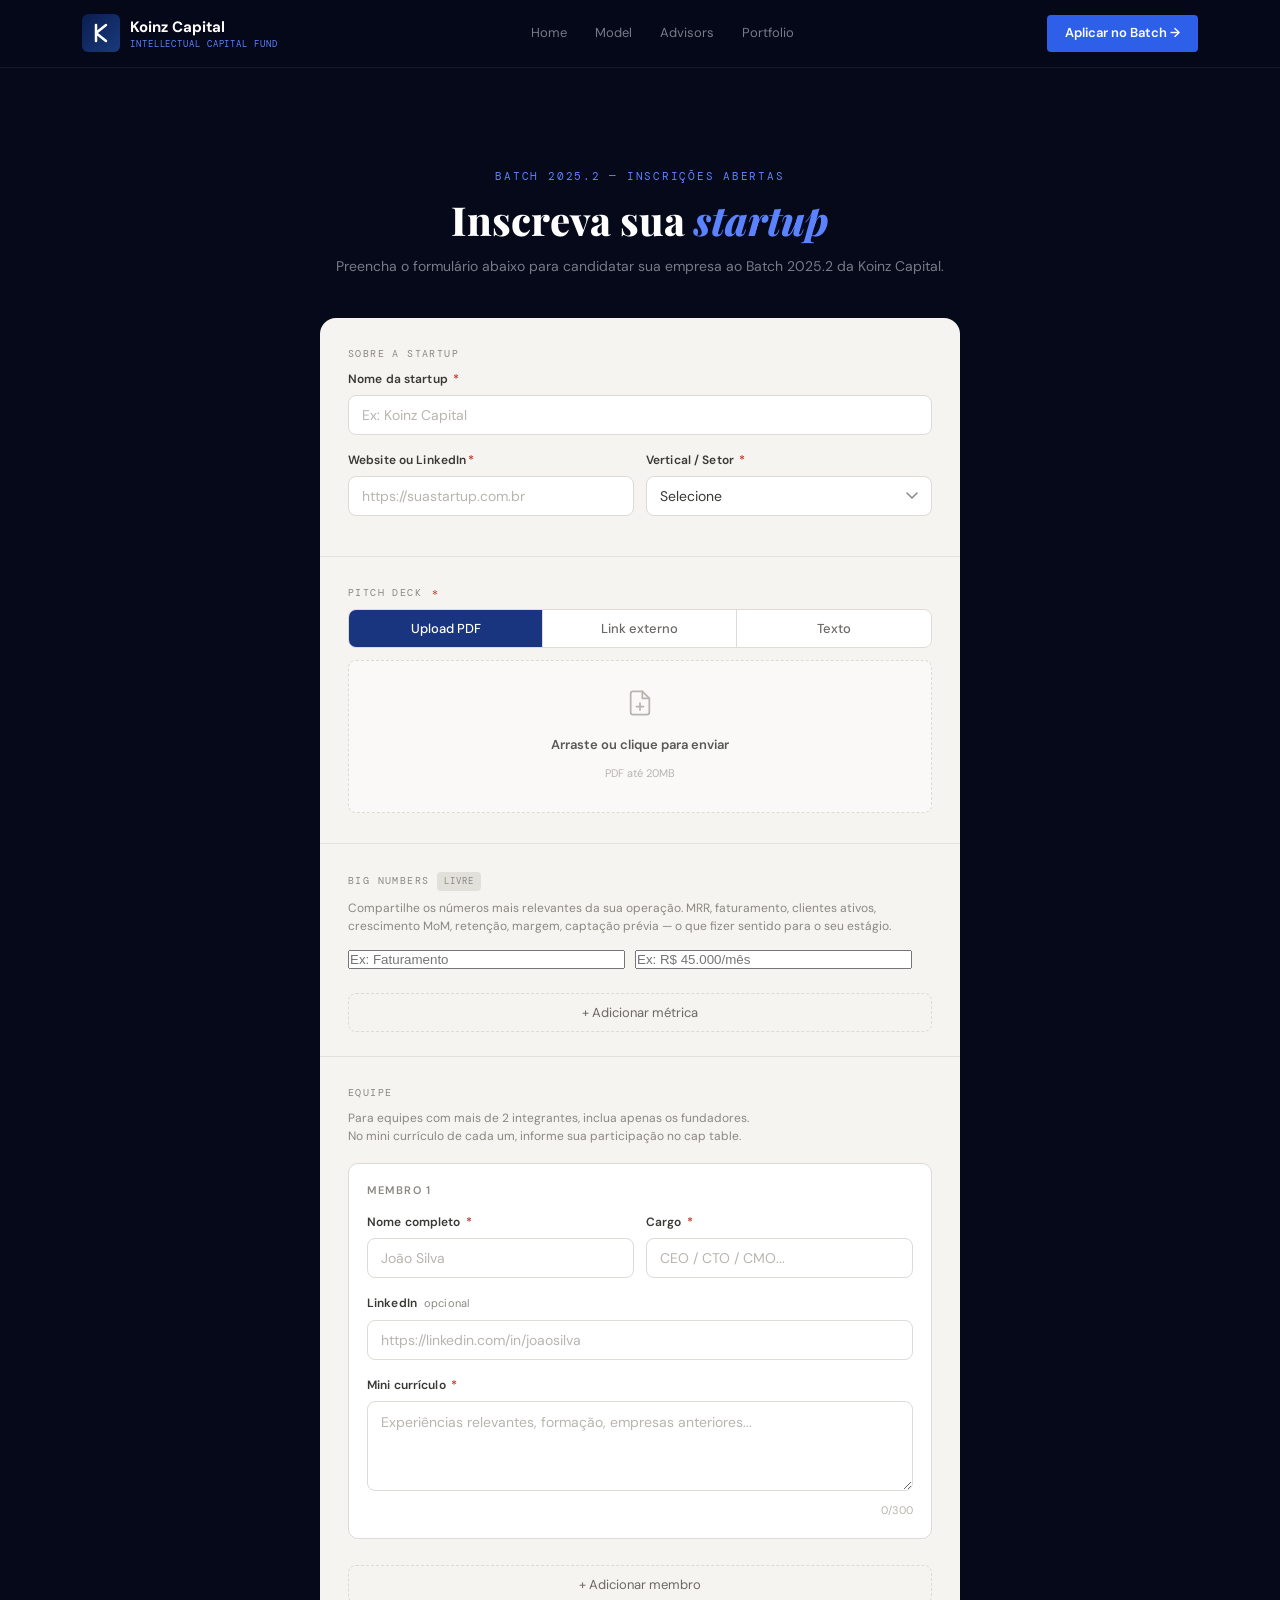
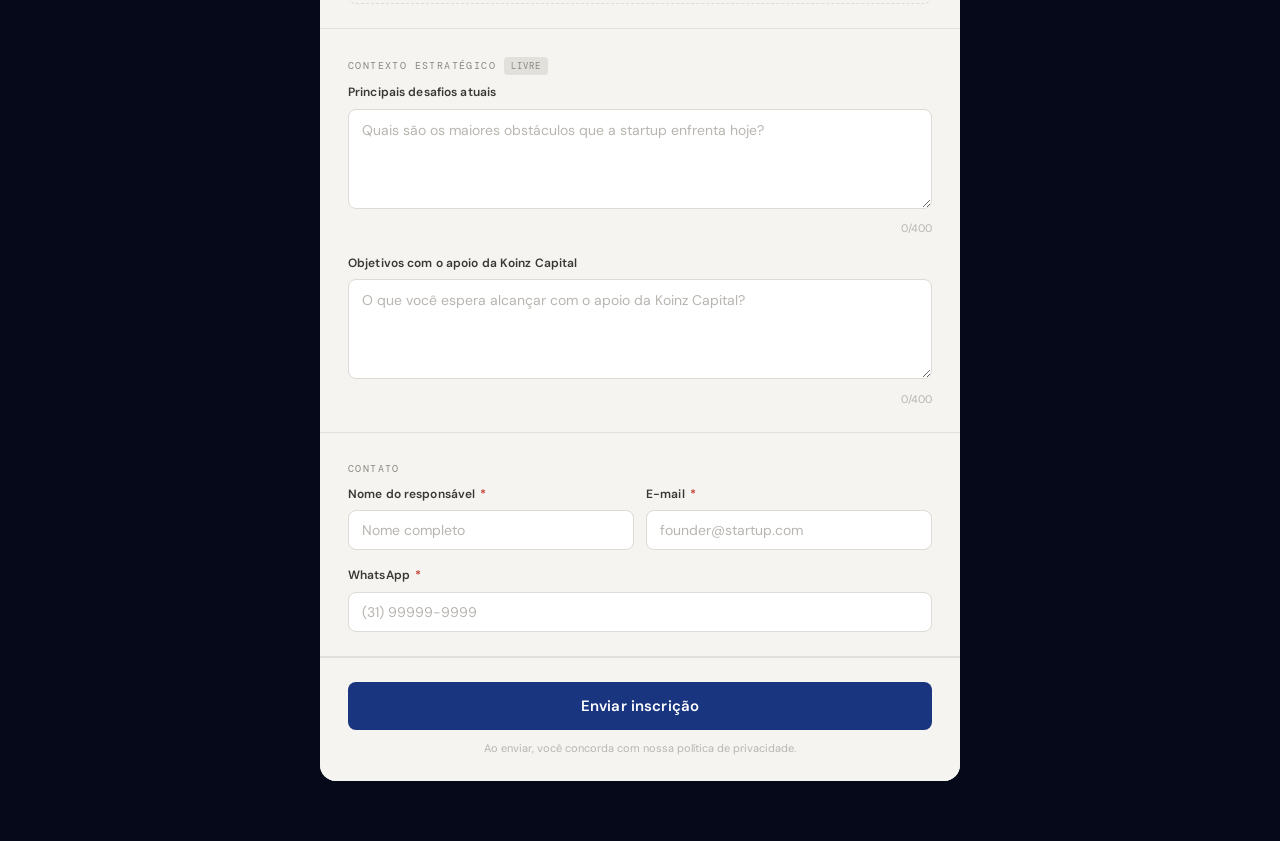
==== apply.html @ cb3eb32a "LandingPKoinzCapital" ====
<!DOCTYPE html>
<html lang="pt-BR">
<head>
  <meta charset="UTF-8" />
  <meta name="viewport" content="width=device-width, initial-scale=1.0" />
  <title>Aplicar no Batch — Koinz Capital</title>
  <link rel="preconnect" href="https://fonts.googleapis.com" />
  <link rel="preconnect" href="https://fonts.gstatic.com" crossorigin />
  <link href="https://fonts.googleapis.com/css2?family=Playfair+Display:ital,wght@0,700;0,800;1,700;1,800&family=DM+Sans:wght@300;400;500;600&family=DM+Mono:wght@400;500&display=swap" rel="stylesheet" />
  <link rel="stylesheet" href="style.css" />
  <style>
    /* ── Page Layout ── */
    .apply-page {
      min-height: 100vh;
      padding: 100px 1rem 60px;
      background: var(--navy);
    }
    .apply-wrapper {
      max-width: 640px;
      margin: 0 auto;
    }
    .apply-header {
      text-align: center;
      margin-bottom: 2.5rem;
    }
    .apply-header h1 {
      font-family: var(--font-display);
      font-size: clamp(28px, 4vw, 40px);
      font-weight: 800;
      color: #fff;
      line-height: 1.15;
      margin-bottom: 0.75rem;
    }
    .apply-header h1 em { font-style: italic; color: var(--accent2); }
    .apply-header p {
      font-size: 14px;
      color: var(--muted);
    }

    /* ── Form Card ── */
    .form-card {
      background: #f5f4f0;
      border-radius: 16px;
      overflow: hidden;
    }

    /* ── Section Block ── */
    .form-section {
      padding: 28px 28px 24px;
      border-bottom: 1px solid #e2e0da;
    }
    .form-section:last-child { border-bottom: none; }

    .section-label {
      font-family: var(--font-mono);
      font-size: 10px;
      letter-spacing: 0.14em;
      text-transform: uppercase;
      color: #8a8880;
      margin-bottom: 8px;
      display: flex;
      align-items: center;
      gap: 8px;
    }
    .section-hint {
      font-size: 12px;
      color: #8a8880;
      margin-bottom: 18px;
      line-height: 1.5;
    }
    .section-label .badge {
      background: #e2e0da;
      color: #8a8880;
      padding: 2px 7px;
      border-radius: 4px;
      font-size: 9px;
      letter-spacing: 0.1em;
    }

    /* ── Field ── */
    .field { margin-bottom: 16px; }
    .field:last-child { margin-bottom: 0; }

    .field label {
      display: block;
      font-size: 12px;
      font-weight: 600;
      color: #3a3835;
      margin-bottom: 6px;
      letter-spacing: 0.01em;
    }
    .field label .req, .section-label .req { color: #c0392b; margin-left: 2px; }
    .field label .opt { color: #8a8880; font-weight: 400; font-size: 11px; margin-left: 4px; }

    .field input[type="text"],
    .field input[type="email"],
    .field input[type="tel"],
    .field input[type="url"],
    .field select,
    .field textarea {
      width: 100%;
      background: #fff;
      border: 1px solid #dedad5;
      border-radius: 8px;
      padding: 10px 13px;
      font-family: var(--font-body);
      font-size: 14px;
      color: #3a3835;
      outline: none;
      transition: border-color 0.2s;
      -webkit-appearance: none;
      appearance: none;
    }
    .field input::placeholder,
    .field textarea::placeholder { color: #b8b5b0; }
    .field input:focus,
    .field select:focus,
    .field textarea:focus { border-color: var(--accent); }

    .field select {
      background-image: url("data:image/svg+xml,%3Csvg xmlns='http://www.w3.org/2000/svg' width='12' height='8' viewBox='0 0 12 8'%3E%3Cpath d='M1 1l5 5 5-5' stroke='%238a8880' stroke-width='1.5' fill='none' stroke-linecap='round'/%3E%3C/svg%3E");
      background-repeat: no-repeat;
      background-position: right 13px center;
      padding-right: 36px;
      cursor: pointer;
    }

    .field textarea {
      resize: vertical;
      min-height: 90px;
      line-height: 1.55;
    }

    /* ── Two columns ── */
    .field-row {
      display: grid;
      grid-template-columns: 1fr 1fr;
      gap: 12px;
    }
    @media (max-width: 520px) { .field-row { grid-template-columns: 1fr; } }

    /* ── Char counter ── */
    .char-count {
      text-align: right;
      font-size: 11px;
      color: #b8b5b0;
      margin-top: 4px;
    }

    /* ── Stage Toggle ── */
    .stage-group {
      display: flex;
      gap: 6px;
      flex-wrap: wrap;
    }
    .stage-btn {
      padding: 7px 16px;
      border-radius: 8px;
      border: 1px solid #dedad5;
      background: #fff;
      font-family: var(--font-body);
      font-size: 13px;
      color: #6b6865;
      cursor: pointer;
      transition: all 0.18s;
      font-weight: 500;
    }
    .stage-btn:hover { border-color: var(--accent); color: var(--accent); }
    .stage-btn.active {
      background: #1a3580;
      border-color: #1a3580;
      color: #fff;
    }

    /* ── Pitch Deck tabs ── */
    .pitch-tabs {
      display: grid;
      grid-template-columns: 1fr 1fr 1fr;
      gap: 0;
      border: 1px solid #dedad5;
      border-radius: 8px;
      overflow: hidden;
      margin-bottom: 12px;
    }
    .pitch-tab {
      padding: 10px;
      text-align: center;
      font-size: 13px;
      font-weight: 500;
      color: #6b6865;
      cursor: pointer;
      background: #fff;
      border: none;
      transition: all 0.18s;
      font-family: var(--font-body);
    }
    .pitch-tab:not(:last-child) { border-right: 1px solid #dedad5; }
    .pitch-tab.active { background: #1a3580; color: #fff; }

    .dropzone {
      border: 1.5px dashed #dedad5;
      border-radius: 8px;
      padding: 28px 20px;
      text-align: center;
      cursor: pointer;
      background: #faf9f7;
      transition: border-color 0.2s;
    }
    .dropzone:hover { border-color: var(--accent); }
    .dropzone svg { margin: 0 auto 10px; color: #b8b5b0; }
    .dropzone p { font-size: 13px; font-weight: 600; color: #5a5855; margin-bottom: 3px; }
    .dropzone span { font-size: 11px; color: #b8b5b0; }

    .dropzone-hidden { display: none; }
    .link-input-wrap { display: none; }
    .link-input-wrap.visible { display: block; }

    /* ── Add button ── */
    .btn-add {
      width: 100%;
      padding: 10px;
      border: 1.5px dashed #dedad5;
      border-radius: 8px;
      background: transparent;
      font-family: var(--font-body);
      font-size: 13px;
      color: #6b6865;
      cursor: pointer;
      transition: all 0.18s;
      margin-top: 14px;
    }
    .btn-add:hover { border-color: var(--accent); color: var(--accent); }

    /* ── Metric pairs ── */
    .metric-desc {
      font-size: 12px;
      color: #8a8880;
      margin-bottom: 14px;
      line-height: 1.55;
    }
    .metric-row { display: grid; grid-template-columns: 1fr 1fr; gap: 10px; margin-bottom: 10px; position: relative; }
    .metric-row .remove-btn {
      position: absolute;
      right: -22px;
      top: 50%;
      transform: translateY(-50%);
      background: none;
      border: none;
      cursor: pointer;
      color: #c0bbb5;
      font-size: 16px;
      line-height: 1;
      padding: 2px;
    }
    .metric-row .remove-btn:hover { color: #c0392b; }
    #metrics-container { padding-right: 20px; }

    /* ── Member card ── */
    .member-card {
      background: #fff;
      border: 1px solid #dedad5;
      border-radius: 10px;
      padding: 18px;
      margin-bottom: 12px;
      position: relative;
    }
    .member-title {
      font-size: 11px;
      font-weight: 600;
      color: #8a8880;
      text-transform: uppercase;
      letter-spacing: 0.1em;
      margin-bottom: 14px;
    }
    .member-remove {
      position: absolute;
      top: 14px;
      right: 14px;
      background: none;
      border: none;
      cursor: pointer;
      color: #c0bbb5;
      font-size: 18px;
      line-height: 1;
    }
    .member-remove:hover { color: #c0392b; }

    /* ── Submit ── */
    .form-submit {
      padding: 24px 28px;
      background: #f5f4f0;
      border-top: 1px solid #e2e0da;
    }
    .btn-submit {
      width: 100%;
      padding: 14px;
      background: #1a3580;
      color: #fff;
      border: none;
      border-radius: 8px;
      font-family: var(--font-body);
      font-size: 15px;
      font-weight: 600;
      cursor: pointer;
      transition: background 0.2s;
      letter-spacing: 0.01em;
    }
    .btn-submit:hover { background: var(--accent); }
    .submit-note {
      text-align: center;
      font-size: 11px;
      color: #b8b5b0;
      margin-top: 10px;
    }

    /* ── Success overlay ── */
    .success-msg {
      display: none;
      text-align: center;
      padding: 60px 28px;
    }
    .success-msg.visible { display: block; }
    .success-icon {
      width: 56px;
      height: 56px;
      border-radius: 50%;
      background: #1a3580;
      display: flex;
      align-items: center;
      justify-content: center;
      margin: 0 auto 20px;
    }
    .success-msg h3 {
      font-family: var(--font-display);
      font-size: 24px;
      color: #1a3835;
      margin-bottom: 10px;
    }
    .success-msg p { font-size: 14px; color: #6b6865; }
  </style>
</head>
<body>

  <!-- NAV -->
  <nav id="navbar">
    <div class="nav-inner">
      <a href="index.html" class="logo-wrap">
        <div class="logo-k">
          <svg width="22" height="22" viewBox="0 0 22 22" fill="none">
            <path d="M6 3 L6 19 M6 11 L16 3 M6 11 L16 19" stroke="#fff" stroke-width="2.5" stroke-linecap="round" stroke-linejoin="round"/>
          </svg>
        </div>
        <div class="logo-text-wrap">
          <span class="logo-name">Koinz Capital</span>
          <span class="logo-sub">INTELLECTUAL CAPITAL FUND</span>
        </div>
      </a>
      <div class="nav-links">
        <a href="index.html">Home</a>
        <a href="index.html#model">Model</a>
        <a href="index.html#advisors">Advisors</a>
        <a href="index.html#portfolio">Portfolio</a>
      </div>
      <a href="apply.html" class="nav-cta" style="background:var(--accent);color:#fff;">Aplicar no Batch →</a>
      <button class="hamburger" id="hamburger" aria-label="Menu">
        <span></span><span></span><span></span>
      </button>
    </div>
    <div class="mobile-menu" id="mobile-menu">
      <a href="index.html">Home</a>
      <a href="index.html#model">Model</a>
      <a href="index.html#advisors">Advisors</a>
      <a href="index.html#portfolio">Portfolio</a>
      <a href="apply.html">Aplicar no Batch</a>
    </div>
  </nav>

  <div class="apply-page">
    <div class="apply-wrapper">

      <div class="apply-header">
        <span class="eyebrow">Batch 2025.2 — Inscrições Abertas</span>
        <h1>Inscreva sua <em>startup</em></h1>
        <p>Preencha o formulário abaixo para candidatar sua empresa ao Batch 2025.2 da Koinz Capital.</p>
      </div>

      <div class="form-card">
        <form id="apply-form" novalidate>

          <!-- SOBRE A STARTUP -->
          <div class="form-section">
            <div class="section-label">Sobre a Startup</div>

            <div class="field">
              <label>Nome da startup <span class="req">*</span></label>
              <input type="text" name="startup_name" placeholder="Ex: Koinz Capital" required />
            </div>

            <div class="field-row">
              <div class="field">
                <label>Website ou LinkedIn<span class="req">*</span></label>
                <input type="url" name="website" placeholder="https://suastartup.com.br" />
              </div>
              <div class="field">
                <label>Vertical / Setor <span class="req">*</span></label>
                <select name="vertical" required>
                  <option value="" disabled selected>Selecione</option>
                  <option>Fintech</option>
                  <option>Healthtech</option>
                  <option>Edtech</option>
                  <option>SaaS B2B</option>
                  <option>Marketplace</option>
                  <option>Agritech</option>
                  <option>Legaltech</option>
                  <option>Proptech</option>
                  <option>Logtech</option>
                  <option>Varejo</option>
                  <option>Outro</option>
                </select>
              </div>
            </div>

          </div>

          <!-- PITCH DECK -->
          <div class="form-section">
            <div class="section-label">Pitch Deck <span class="req">*</span></div>

            <div class="pitch-tabs">
              <button type="button" class="pitch-tab active" id="tab-upload" onclick="switchPitchTab('upload')">Upload PDF</button>
              <button type="button" class="pitch-tab" id="tab-link" onclick="switchPitchTab('link')">Link externo</button>
              <button type="button" class="pitch-tab" id="tab-text" onclick="switchPitchTab('text')">Texto</button>
            </div>

            <div id="pitch-upload">
              <div class="dropzone" onclick="document.getElementById('pdf-input').click()">
                <svg width="28" height="28" viewBox="0 0 24 24" fill="none" stroke="currentColor" stroke-width="1.5" stroke-linecap="round" stroke-linejoin="round">
                  <path d="M14 2H6a2 2 0 0 0-2 2v16a2 2 0 0 0 2 2h12a2 2 0 0 0 2-2V8z"/>
                  <polyline points="14 2 14 8 20 8"/>
                  <line x1="12" y1="18" x2="12" y2="12"/>
                  <line x1="9" y1="15" x2="15" y2="15"/>
                </svg>
                <p>Arraste ou clique para enviar</p>
                <span>PDF até 20MB</span>
                <input type="file" id="pdf-input" name="pitch_pdf" accept=".pdf" style="display:none" onchange="handleFileSelect(this)" />
              </div>
              <p id="file-name" style="font-size:12px;color:#6b6865;margin-top:6px;text-align:center;"></p>
            </div>

            <div class="link-input-wrap" id="pitch-link">
              <div class="field">
                <input type="url" name="pitch_link" placeholder="https://drive.google.com/..." />
              </div>
            </div>

            <div class="link-input-wrap" id="pitch-text">
              <div class="field">
                <textarea name="pitch_text" rows="8" maxlength="3000" placeholder="Descreva sua empresa, o problema que resolve, a solução, mercado e diferenciais..." oninput="updateCount(this, 3000)"></textarea>
                <span class="char-count" style="font-size:11px;color:#6b6865;text-align:right;display:block;margin-top:4px;">0/3000</span>
              </div>
            </div>
          </div>

          <!-- BIG NUMBERS -->
          <div class="form-section">
            <div class="section-label">Big Numbers <span class="badge">Livre</span></div>
            <p class="metric-desc">Compartilhe os números mais relevantes da sua operação. MRR, faturamento, clientes ativos, crescimento MoM, retenção, margem, captação prévia — o que fizer sentido para o seu estágio.</p>

            <div id="metrics-container">
              <div class="metric-row">
                <input type="text" name="metric_name[]" placeholder="Ex: Faturamento" />
                <input type="text" name="metric_value[]" placeholder="Ex: R$ 45.000/mês" />
              </div>
            </div>
            <button type="button" class="btn-add" onclick="addMetric()">+ Adicionar métrica</button>
          </div>

          <!-- EQUIPE -->
          <div class="form-section">
            <div class="section-label">Equipe</div>
            <p class="section-hint">Para equipes com mais de 2 integrantes, inclua apenas os fundadores.<br>No mini currículo de cada um, informe sua participação no cap table.</p>

            <div id="members-container">
              <div class="member-card" data-index="1">
                <div class="member-title">Membro 1</div>
                <div class="field-row">
                  <div class="field">
                    <label>Nome completo <span class="req">*</span></label>
                    <input type="text" name="member_name[]" placeholder="João Silva" required />
                  </div>
                  <div class="field">
                    <label>Cargo <span class="req">*</span></label>
                    <input type="text" name="member_role[]" placeholder="CEO / CTO / CMO..." required />
                  </div>
                </div>
                <div class="field">
                  <label>LinkedIn <span class="opt">opcional</span></label>
                  <input type="url" name="member_linkedin[]" placeholder="https://linkedin.com/in/joaosilva" />
                </div>
                <div class="field">
                  <label>Mini currículo <span class="req">*</span></label>
                  <textarea name="member_bio[]" placeholder="Experiências relevantes, formação, empresas anteriores..." maxlength="300" oninput="updateCount(this, 300)" required></textarea>
                  <div class="char-count">0/300</div>
                </div>
              </div>
            </div>
            <button type="button" class="btn-add" onclick="addMember()">+ Adicionar membro</button>
          </div>

          <!-- CONTEXTO ESTRATÉGICO -->
          <div class="form-section"> 
            <div class="section-label">Contexto Estratégico <span class="badge">Livre</span></div>

            <div class="field">
              <label>Principais desafios atuais <span class="opt"></span></label>
              <textarea name="challenges" placeholder="Quais são os maiores obstáculos que a startup enfrenta hoje?" maxlength="400" oninput="updateCount(this, 400)" required style="min-height:100px;"></textarea>
              <div class="char-count">0/400</div>
            </div>

            <div class="field">
              <label>Objetivos com o apoio da Koinz Capital <span class="opt"></span></label>
              <textarea name="objectives" placeholder="O que você espera alcançar com o apoio da Koinz Capital?" maxlength="400" oninput="updateCount(this, 400)" required style="min-height:100px;"></textarea>
              <div class="char-count">0/400</div>
            </div>
          </div>

          <!-- CONTATO -->
          <div class="form-section">
            <div class="section-label">Contato</div>

            <div class="field-row">
              <div class="field">
                <label>Nome do responsável <span class="req">*</span></label>
                <input type="text" name="contact_name" placeholder="Nome completo" required />
              </div>
              <div class="field">
                <label>E-mail <span class="req">*</span></label>
                <input type="email" name="contact_email" placeholder="founder@startup.com" required />
              </div>
            </div>

            <div class="field">
              <label>WhatsApp <span class="req">*</span></label>
              <input type="tel" name="contact_whatsapp" placeholder="(31) 99999-9999" required />
            </div>
          </div>

          <!-- SUBMIT -->
          <div class="form-submit">
            <button type="submit" class="btn-submit">Enviar inscrição</button>
            <p class="submit-note">Ao enviar, você concorda com nossa política de privacidade.</p>
          </div>

        </form>

        <!-- SUCCESS -->
        <div class="success-msg" id="success-msg">
          <div class="success-icon">
            <svg width="24" height="24" viewBox="0 0 24 24" fill="none" stroke="#fff" stroke-width="2.5" stroke-linecap="round" stroke-linejoin="round">
              <polyline points="20 6 9 17 4 12"/>
            </svg>
          </div>
          <h3>Inscrição enviada!</h3>
          <p>Recebemos sua candidatura para o Batch 2025.2.<br>Nossa equipe entrará em contato em até 5 dias úteis.</p>
          <a href="index.html" style="display:inline-block;margin-top:24px;font-size:13px;color:var(--accent);">← Voltar para o site</a>
        </div>
      </div>

    </div>
  </div>

  <script>
    // Nav scroll
    window.addEventListener('scroll', () => {
      document.getElementById('navbar').classList.toggle('scrolled', window.scrollY > 40);
    });
    document.getElementById('hamburger').addEventListener('click', () => {
      document.getElementById('mobile-menu').classList.toggle('open');
    });

    // Pitch deck tab switch
    function switchPitchTab(tab) {
      ['upload', 'link', 'text'].forEach(t => {
        document.getElementById('tab-' + t).classList.toggle('active', t === tab);
      });
      document.getElementById('pitch-upload').style.display = tab === 'upload' ? 'block' : 'none';
      document.getElementById('pitch-link').classList.toggle('visible', tab === 'link');
      document.getElementById('pitch-text').classList.toggle('visible', tab === 'text');
    }

    // File select feedback
    function handleFileSelect(input) {
      const file = input.files[0];
      document.getElementById('file-name').textContent = file ? '✓ ' + file.name : '';
    }

    // Char counter
    function updateCount(el, max) {
      const counter = el.parentElement.querySelector('.char-count');
      if (counter) counter.textContent = el.value.length + '/' + max;
    }

    // Add metric row
    let metricCount = 2;
    function addMetric() {
      metricCount++;
      const container = document.getElementById('metrics-container');
      const row = document.createElement('div');
      row.className = 'metric-row';
      row.innerHTML = `
        <input type="text" name="metric_name[]" placeholder="Métrica" />
        <input type="text" name="metric_value[]" placeholder="Valor" />
        <button type="button" class="remove-btn" onclick="this.parentElement.remove()">×</button>
      `;
      container.appendChild(row);
    }

    // Add member card
    let memberCount = 1;
    function addMember() {
      memberCount++;
      const container = document.getElementById('members-container');
      const card = document.createElement('div');
      card.className = 'member-card';
      card.innerHTML = `
        <div class="member-title">Membro ${memberCount}</div>
        <button type="button" class="member-remove" onclick="this.parentElement.remove()">×</button>
        <div class="field-row">
          <div class="field">
            <label>Nome completo <span class="req">*</span></label>
            <input type="text" name="member_name[]" placeholder="Nome completo" />
          </div>
          <div class="field">
            <label>Cargo <span class="req">*</span></label>
            <input type="text" name="member_role[]" placeholder="CEO / CTO / CMO..." />
          </div>
        </div>
        <div class="field">
          <label>LinkedIn <span class="opt">opcional</span></label>
          <input type="url" name="member_linkedin[]" placeholder="https://linkedin.com/in/..." />
        </div>
        <div class="field">
          <label>Mini currículo <span class="req">*</span></label>
          <textarea name="member_bio[]" placeholder="Experiências relevantes, formação, empresas anteriores..." maxlength="300" oninput="updateCount(this, 300)"></textarea>
          <div class="char-count">0/300</div>
        </div>
      `;
      container.appendChild(card);
    }

    // Form submit
    document.getElementById('apply-form').addEventListener('submit', function(e) {
      e.preventDefault();
      const activeTab = document.querySelector('.pitch-tab.active').id.replace('tab-', '');
      const hasPdf = activeTab === 'upload' && document.getElementById('pdf-input').files.length > 0;
      const hasLink = activeTab === 'link' && document.querySelector('[name="pitch_link"]').value.trim();
      const hasText = activeTab === 'text' && document.querySelector('[name="pitch_text"]').value.trim();
      if (!hasPdf && !hasLink && !hasText) {
        alert('Por favor, envie o Pitch Deck (PDF, link ou texto).');
        return;
      }
      // Show success
      this.style.display = 'none';
      document.getElementById('success-msg').classList.add('visible');
      window.scrollTo({ top: 0, behavior: 'smooth' });
    });
  </script>
</body>
</html>
---- style.css ----
/* =============================================
   KOINZ CAPITAL — Batch 2025.2
   style.css
   ============================================= */

/* ── Variables ── */
:root {
  --navy:    #06091a;
  --navy2:   #0b1028;
  --navy3:   #111a3a;
  --blue:    #1a3580;
  --accent:  #2e5fe8;
  --accent2: #5b82ff;
  --border:  rgba(255,255,255,0.07);
  --muted:   rgba(232,237,245,0.5);
  --text:    #e8edf5;
  --font-display: 'Playfair Display', Georgia, serif;
  --font-body:    'DM Sans', system-ui, sans-serif;
  --font-mono:    'DM Mono', monospace;
}

/* ── Reset & Base ── */
*, *::before, *::after { margin: 0; padding: 0; box-sizing: border-box; }
html { scroll-behavior: smooth; }
body {
  background: var(--navy);
  color: var(--text);
  font-family: var(--font-body);
  font-size: 16px;
  line-height: 1.6;
  -webkit-font-smoothing: antialiased;
}
img { display: block; max-width: 100%; }
a { text-decoration: none; color: inherit; }
ul { list-style: none; padding: 0; }

/* ── Utility ── */
.container    { max-width: 1140px; margin: 0 auto; padding: 0 2rem; }
.text-center  { text-align: center; }
.bg-dark2     { background: var(--navy2); }

/* ── Reveal Animations ── */
.reveal {
  opacity: 0;
  transform: translateY(28px);
  transition: opacity 0.65s ease, transform 0.65s ease;
}
.reveal.visible { opacity: 1; transform: translateY(0); }
.reveal-delay  { transition-delay: 0.12s; }
.reveal-delay-2{ transition-delay: 0.24s; }

/* ── Eyebrow ── */
.eyebrow {
  display: block;
  font-family: var(--font-mono);
  font-size: 11px;
  letter-spacing: 0.16em;
  text-transform: uppercase;
  color: var(--accent2);
  margin-bottom: 0.75rem;
}
.eyebrow-light {
  display: block;
  font-family: var(--font-mono);
  font-size: 11px;
  letter-spacing: 0.16em;
  text-transform: uppercase;
  color: rgba(46,95,232,0.8);
  margin-bottom: 0.75rem;
}

/* ── Section Titles ── */
.sec-title {
  font-family: var(--font-display);
  font-size: clamp(30px, 3.5vw, 42px);
  font-weight: 800;
  color: #fff;
  line-height: 1.12;
  margin-bottom: 1rem;
}
.sec-title em { font-style: italic; color: var(--accent2); }
.sec-sub {
  font-size: 14px;
  color: var(--muted);
  line-height: 1.8;
  max-width: 580px;
  margin-bottom: 3rem;
}
.sec-sub--center {
  margin-left: auto;
  margin-right: auto;
  text-align: center;
}

/* ── Buttons ── */
.btn-primary {
  display: inline-flex;
  align-items: center;
  gap: 8px;
  background: var(--accent);
  color: #fff;
  padding: 13px 26px;
  border-radius: 4px;
  font-size: 14px;
  font-weight: 600;
  font-family: var(--font-body);
  border: none;
  cursor: pointer;
  transition: background 0.2s, transform 0.15s;
}
.btn-primary:hover { background: #2450cc; transform: translateY(-1px); }
.btn-large { font-size: 15px; padding: 15px 34px; }

.btn-ghost {
  display: inline-flex;
  align-items: center;
  gap: 8px;
  border: 1px solid rgba(255,255,255,0.22);
  color: #fff;
  padding: 13px 26px;
  border-radius: 4px;
  font-size: 14px;
  font-family: var(--font-body);
  transition: border-color 0.2s, background 0.2s;
}
.btn-ghost:hover { border-color: rgba(255,255,255,0.5); background: rgba(255,255,255,0.04); }

.btn-dark {
  display: inline-flex;
  align-items: center;
  gap: 8px;
  border: 2px solid #07111e;
  color: #07111e;
  padding: 13px 28px;
  border-radius: 4px;
  font-size: 14px;
  font-weight: 600;
  font-family: var(--font-body);
  transition: background 0.2s;
}
.btn-dark:hover { background: #f0f0f0; }

/* ── Navbar ── */
#navbar {
  position: sticky;
  top: 0;
  z-index: 100;
  background: rgba(6,9,26,0.92);
  backdrop-filter: blur(16px);
  -webkit-backdrop-filter: blur(16px);
  border-bottom: 0.5px solid var(--border);
  transition: box-shadow 0.3s;
}
#navbar.scrolled { box-shadow: 0 2px 24px rgba(0,0,0,0.4); }
.nav-inner {
  max-width: 1180px;
  margin: 0 auto;
  padding: 0.9rem 2rem;
  display: flex;
  align-items: center;
  justify-content: space-between;
  gap: 2rem;
}
.logo-wrap { display: flex; align-items: center; gap: 10px; }
.logo-k {
  width: 38px; height: 38px;
  border-radius: 6px;
  background: linear-gradient(135deg, #0a1d50, #1a3a7c);
  display: flex; align-items: center; justify-content: center;
  flex-shrink: 0;
}
.logo-name {
  display: block;
  font-size: 15px;
  font-weight: 700;
  color: #fff;
  font-family: var(--font-body);
}
.logo-sub {
  display: block;
  font-size: 9px;
  color: var(--accent2);
  letter-spacing: 0.1em;
  font-family: var(--font-mono);
  margin-top: -2px;
}
.nav-links { display: flex; gap: 1.75rem; }
.nav-links a {
  font-size: 13px;
  color: var(--muted);
  transition: color 0.2s;
}
.nav-links a:hover { color: #fff; }
.nav-cta {
  font-size: 13px;
  color: #fff;
  background: var(--accent);
  padding: 8px 18px;
  border-radius: 4px;
  font-weight: 600;
  white-space: nowrap;
  transition: background 0.2s;
}
.nav-cta:hover { background: #2450cc; }
.hamburger {
  display: none;
  flex-direction: column;
  gap: 5px;
  background: none;
  border: none;
  cursor: pointer;
  padding: 4px;
}
.hamburger span {
  display: block;
  width: 22px; height: 2px;
  background: #fff;
  border-radius: 2px;
  transition: 0.2s;
}
.mobile-menu {
  display: none;
  flex-direction: column;
  padding: 0.5rem 2rem 1rem;
  gap: 0.75rem;
  border-top: 0.5px solid var(--border);
}
.mobile-menu a { font-size: 14px; color: var(--muted); padding: 4px 0; }
.mobile-menu.open { display: flex; }

/* ── Hero ── */
.hero {
  min-height: 80vh;
  display: flex;
  align-items: center;
  position: relative;
  overflow: hidden;
}
.hero-bg-glow {
  position: absolute;
  inset: 0;
  background: radial-gradient(ellipse at 68% 38%, rgba(46,95,232,0.13) 0%, transparent 65%);
  pointer-events: none;
}
.hero-grid-overlay {
  position: absolute;
  inset: 0;
  background-image: linear-gradient(rgba(91,130,255,0.04) 1px, transparent 1px),
                    linear-gradient(90deg, rgba(91,130,255,0.04) 1px, transparent 1px);
  background-size: 60px 60px;
  pointer-events: none;
}
.hero-inner {
  max-width: 1180px;
  margin: 0 auto;
  padding: 3.5rem 2rem 2.5rem;
  display: grid;
  grid-template-columns: 52% 48%;
  align-items: center;
  gap: 2rem;
  width: 100%;
}
.batch-tag {
  display: inline-flex;
  align-items: center;
  gap: 8px;
  background: rgba(46,95,232,0.12);
  border: 0.5px solid rgba(91,130,255,0.35);
  padding: 6px 14px;
  border-radius: 3px;
  font-family: var(--font-mono);
  font-size: 11px;
  letter-spacing: 0.1em;
  text-transform: uppercase;
  color: var(--accent2);
  margin-bottom: 1.5rem;
}
.pulse-dot {
  width: 7px; height: 7px;
  border-radius: 50%;
  background: var(--accent2);
  animation: pulse 1.8s ease-in-out infinite;
}
@keyframes pulse { 0%,100%{opacity:1;} 50%{opacity:0.25;} }

.hero h1 {
  font-family: var(--font-display);
  font-size: clamp(42px, 5vw, 64px);
  font-weight: 800;
  line-height: 1.05;
  color: #fff;
  margin-bottom: 1.25rem;
  letter-spacing: -0.025em;
}
.hero h1 em { font-style: italic; color: var(--accent2); }
.hero-sub {
  font-size: 18px;
  font-weight: 500;
  color: rgba(255,255,255,0.85);
  margin-bottom: 1.25rem;
  line-height: 1.4;
}
.hero-sub strong { color: var(--accent2); font-weight: 600; }
.hero-desc {
  font-size: 15px;
  color: var(--muted);
  line-height: 1.8;
  max-width: 500px;
  margin-bottom: 2.5rem;
}
.hero-btns { display: flex; gap: 1rem; flex-wrap: wrap; }
.hero-right { display: flex; align-items: center; justify-content: center; }
.network-svg { width: 100%; max-width: 500px; }

/* ── Stats Bar ── */
.stats-bar {
  display: grid;
  grid-template-columns: repeat(4, 1fr);
  border-top: 0.5px solid var(--border);
  border-bottom: 0.5px solid var(--border);
}
.stat-cell {
  padding: 2rem 1.5rem;
  border-right: 0.5px solid var(--border);
  text-align: center;
}
.stat-cell:last-child { border-right: none; }
.stat-val {
  font-family: var(--font-display);
  font-size: clamp(34px, 3.5vw, 48px);
  font-weight: 800;
  color: #fff;
  letter-spacing: -0.03em;
  line-height: 1;
}
.stat-val .plus { color: var(--accent2); }
.stat-label {
  font-family: var(--font-mono);
  font-size: 11px;
  color: var(--muted);
  text-transform: uppercase;
  letter-spacing: 0.1em;
  margin-top: 6px;
}

/* ── What Section (white) ── */
.what-section {
  background: #fff;
  color: #07111e;
  padding: 6rem 2rem;
}
.what-title {
  font-family: var(--font-display);
  font-size: clamp(30px, 3.5vw, 44px);
  font-weight: 800;
  letter-spacing: -0.015em;
  line-height: 1.15;
  margin-bottom: 1.5rem;
  color: #07111e;
}
.what-title em { color: var(--accent); font-style: normal; font-family: var(--font-sans); font-weight: 600; }
.what-desc {
  font-size: 16px;
  color: #445;
  line-height: 1.8;
  max-width: 780px;
  margin: 0 auto 2.5rem;
}
.what-note {
  font-size: 13px;
  color: #999;
  margin-top: 1.25rem;
  font-style: italic;
}

/* ── Generic Section ── */
.section { padding: 5.5rem 2rem; }
.section > .container > .sec-sub { margin-top: 0.5rem; }

/* ── Cards Grid (3-col) ── */
.cards-grid {
  display: grid;
  grid-template-columns: repeat(4, 1fr);
  gap: 1.5rem;
  margin-top: 3rem;
}
.vcard {
  background: var(--navy2);
  border: 0.5px solid rgba(91,130,255,0.2);
  border-radius: 14px;
  padding: 2.25rem 2rem;
  transition: border-color 0.25s, transform 0.25s;
}
.vcard:hover { border-color: rgba(91,130,255,0.45); transform: translateY(-3px); }
.vcard-icon {
  display: flex;
  align-items: center;
  justify-content: center;
  width: 42px;
  height: 42px;
  border-radius: 10px;
  background: rgba(91,130,255,0.1);
  border: 0.5px solid rgba(91,130,255,0.25);
  color: var(--accent);
  margin-bottom: 1.25rem;
}
.vcard h3 {
  font-family: var(--font-display);
  font-size: 20px;
  font-weight: 700;
  color: #fff;
  line-height: 1.3;
  margin-bottom: 0.75rem;
}
.vcard h3 span { color: var(--accent2); }
.vcard p { font-size: 13px; color: var(--muted); line-height: 1.75; }

/* ── How Grid ── */
.how-grid {
  display: grid;
  grid-template-columns: repeat(3, 1fr);
  gap: 1.5rem;
  margin-top: 0;
}
.how-card {
  background: var(--navy3);
  border: 0.5px solid var(--border);
  border-radius: 12px;
  padding: 2rem;
  transition: border-color 0.25s;
}
.how-card:hover { border-color: rgba(91,130,255,0.3); }
.how-num {
  font-family: var(--font-mono);
  font-size: 38px;
  font-weight: 500;
  color: var(--accent2);
  opacity: 0.25;
  line-height: 1;
  margin-bottom: 1rem;
}
.how-card h4 {
  font-size: 17px;
  font-weight: 600;
  color: #fff;
  margin-bottom: 0.75rem;
}
.how-card ul { margin-bottom: 1rem; }
.how-card li {
  font-size: 13px;
  color: var(--muted);
  line-height: 1.65;
  padding: 3px 0;
}
.how-card li::before { content: "→ "; color: var(--accent2); }
.how-card p { font-size: 13px; color: var(--muted); line-height: 1.65; }

/* ── Remuneração Grid ── */
.rem-grid {
  display: grid;
  grid-template-columns: repeat(4, 1fr);
  gap: 1.5rem;
  margin-top: 0;
}
.rem-card {
  background: var(--navy2);
  border: 0.5px solid rgba(91,130,255,0.18);
  border-radius: 12px;
  padding: 1.75rem;
  transition: border-color 0.25s, transform 0.25s;
}
.rem-card:hover { border-color: rgba(91,130,255,0.4); transform: translateY(-2px); }
.rem-icon {
  display: flex;
  align-items: center;
  justify-content: center;
  width: 42px;
  height: 42px;
  border-radius: 10px;
  background: rgba(91,130,255,0.1);
  border: 0.5px solid rgba(91,130,255,0.25);
  color: var(--accent);
  margin-bottom: 1rem;
}
.rem-highlight {
  font-family: var(--font-display);
  font-size: 28px;
  font-weight: 800;
  color: #fff;
  margin-bottom: 0.25rem;
  line-height: 1;
}
.rem-card h4 {
  font-size: 15px;
  font-weight: 600;
  color: var(--accent2);
  margin-bottom: 0.65rem;
  margin-top: 0.5rem;
}
.rem-card p { font-size: 13px; color: var(--muted); line-height: 1.65; }

/* ── Para Quem ── */
.forwhom-wrap {
  display: grid;
  grid-template-columns: 1fr 1fr;
  gap: 5rem;
  align-items: start;
}
.fw-title {
  font-family: var(--font-display);
  font-size: clamp(36px, 4vw, 50px);
  font-weight: 800;
  color: var(--accent2);
  line-height: 1.1;
  margin-bottom: 1rem;
}
.fw-title em { color: #fff; font-style: italic; }
.fw-left p { font-size: 14px; color: var(--muted); line-height: 1.75; margin-top: 1rem; }
.fw-right { display: flex; flex-direction: column; gap: 2.25rem; }
.fw-item { display: flex; gap: 1.25rem; align-items: flex-start; }
.fw-dot {
  width: 20px; height: 20px;
  border-radius: 50%;
  background: #8899bb;
  flex-shrink: 0;
  margin-top: 3px;
}
.fw-item h4 { font-size: 19px; font-weight: 700; color: var(--accent2); margin-bottom: 0.3rem; }
.fw-item p { font-size: 13px; color: var(--muted); line-height: 1.6; }

/* ── Próximos Passos ── */
.passos-grid {
  display: grid;
  grid-template-columns: repeat(3, 1fr);
  gap: 1.5rem;
  margin-top: 3rem;
  position: relative;
}
.passo-card {
  background: var(--navy2);
  border: 0.5px solid rgba(91,130,255,0.18);
  border-radius: 16px;
  padding: 2rem 1.75rem 2rem;
  position: relative;
  overflow: hidden;
  transition: border-color 0.25s, transform 0.25s, box-shadow 0.25s;
}
.passo-card::before {
  content: '';
  position: absolute;
  inset: 0;
  background: radial-gradient(ellipse at top left, rgba(46,95,232,0.07) 0%, transparent 65%);
  pointer-events: none;
}
.passo-card:hover {
  border-color: rgba(91,130,255,0.45);
  transform: translateY(-4px);
  box-shadow: 0 12px 36px rgba(0,0,0,0.35);
}
.passo-num {
  font-family: var(--font-mono);
  font-size: 11px;
  font-weight: 600;
  letter-spacing: 0.1em;
  text-transform: uppercase;
  color: var(--accent2);
  background: rgba(91,130,255,0.1);
  border: 0.5px solid rgba(91,130,255,0.3);
  border-radius: 6px;
  display: inline-flex;
  align-items: center;
  justify-content: center;
  width: 32px;
  height: 32px;
  margin-bottom: 1.25rem;
}
.passo-card h4 {
  font-family: var(--font-display);
  font-size: 17px;
  font-weight: 700;
  color: #fff;
  line-height: 1.3;
  margin-bottom: 0.65rem;
}
.passo-card p {
  font-size: 13px;
  color: var(--muted);
  line-height: 1.65;
}

/* ── Próximos Passos — Timeline ── */
.timeline {
  display: flex;
  flex-direction: column;
  max-width: 720px;
  margin: 3rem 0 0;
}
.tl-item {
  display: flex;
  gap: 1.5rem;
  align-items: flex-start;
}
.tl-left {
  display: flex;
  flex-direction: column;
  align-items: center;
  flex-shrink: 0;
  padding-top: 3px;
}
.tl-dot {
  width: 16px;
  height: 16px;
  border-radius: 50%;
  background: var(--accent2);
  border: 2px solid var(--navy);
  box-shadow: 0 0 0 2px var(--accent2);
  flex-shrink: 0;
}
.tl-dot-final {
  background: var(--accent);
  box-shadow: 0 0 0 2px var(--accent), 0 0 12px rgba(46,95,232,0.5);
}
.tl-line {
  width: 2px;
  flex: 1;
  min-height: 28px;
  background: linear-gradient(to bottom, rgba(91,130,255,0.35), rgba(91,130,255,0.08));
  margin: 4px 0;
}
.tl-content {
  padding-bottom: 2.25rem;
  flex: 1;
}
.tl-date {
  font-family: var(--font-mono);
  font-size: 11px;
  color: var(--accent2);
  letter-spacing: 0.08em;
  margin-bottom: 4px;
  text-transform: uppercase;
}
.tl-label {
  font-size: 20px;
  font-weight: 700;
  color: #fff;
  margin-bottom: 5px;
  line-height: 1.2;
}
.tl-desc {
  font-size: 13px;
  color: var(--muted);
  line-height: 1.65;
  max-width: 540px;
}

/* ── Advisors ── */
.adv-grid {
  display: grid;
  grid-template-columns: repeat(4, 1fr);
  gap: 1.25rem;
  margin-top: 3rem;
}
.adv-card {
  background: var(--navy3);
  border: 0.5px solid rgba(91,130,255,0.13);
  border-radius: 14px;
  overflow: hidden;
  transition: border-color 0.25s, transform 0.25s;
}
.adv-card:hover { border-color: rgba(91,130,255,0.4); transform: translateY(-3px); }
.adv-photo {
  width: 100%;
  aspect-ratio: 1/1;
  background: linear-gradient(135deg, #0a1d50 0%, #1a3a7c 60%, #1e46b0 100%);
  display: flex;
  align-items: center;
  justify-content: center;
}
.adv-initials {
  font-family: var(--font-display);
  font-size: 32px;
  font-weight: 700;
  font-style: italic;
  color: rgba(255,255,255,0.35);
}
.adv-info { padding: 1rem; }
.adv-name { font-size: 14px; font-weight: 600; color: #fff; margin-bottom: 2px; }
.adv-role { font-size: 11px; color: var(--accent2); margin-bottom: 8px; line-height: 1.4; }
.adv-hr { height: 0.5px; background: var(--border); margin-bottom: 8px; }
.adv-companies { display: flex; flex-wrap: wrap; gap: 4px; }
.co-badge {
  font-family: var(--font-mono);
  font-size: 10px;
  background: rgba(91,130,255,0.1);
  color: var(--accent2);
  padding: 2px 7px;
  border-radius: 3px;
}

/* ── Advisors marquee ── */
.adv-marquee-wrap {
  margin: 3rem 0 2rem;
  border-top: 0.5px solid var(--border);
  border-bottom: 0.5px solid var(--border);
  overflow: hidden;
  position: relative;
}
.adv-marquee-wrap::before,
.adv-marquee-wrap::after {
  content: '';
  position: absolute;
  top: 0; bottom: 0;
  width: 120px;
  z-index: 2;
  pointer-events: none;
}
.adv-marquee-wrap::before {
  left: 0;
  background: linear-gradient(to right, var(--bg-dark2, #0e0e12), transparent);
}
.adv-marquee-wrap::after {
  right: 0;
  background: linear-gradient(to left, var(--bg-dark2, #0e0e12), transparent);
}
.adv-marquee-wrap .port-marquee {
  display: flex;
}
.adv-track {
  display: flex;
  width: max-content;
  animation: port-scroll 10s linear infinite;
}
.adv-co-cell {
  border-right: 0.5px solid var(--border);
  padding: 1.75rem 2.75rem;
  display: flex;
  align-items: center;
  justify-content: center;
  flex-shrink: 0;
  transition: opacity 0.2s;
}
.adv-co-cell img {
  height: 70px;
  width: auto;
  max-width: 220px;
  object-fit: contain;
  filter: brightness(0) invert(1) opacity(0.75);
  transition: filter 0.2s;
}
.adv-co-cell:hover img { filter: brightness(0) invert(1) opacity(0.9); }
.adv-link-wrap { margin-top: 0.5rem; text-align: center; }
.adv-see-all {
  display: inline-flex;
  align-items: center;
  gap: 0.4rem;
  font-size: 13px;
  font-weight: 500;
  color: var(--accent);
  text-decoration: none;
  border: 0.5px solid rgba(91,130,255,0.35);
  border-radius: 99px;
  padding: 0.55rem 1.4rem;
  transition: background 0.2s, border-color 0.2s;
}
.adv-see-all:hover {
  background: rgba(91,130,255,0.1);
  border-color: var(--accent);
}

/* ── Rede Grid ── */
.rede-grid {
  display: grid;
  grid-template-columns: repeat(3, 1fr);
  gap: 1.5rem;
  margin-top: 3rem;
}
.rede-card {
  background: var(--navy2);
  border: 0.5px solid var(--border);
  border-radius: 12px;
  padding: 1.75rem;
  transition: border-color 0.25s;
}
.rede-card:hover { border-color: rgba(91,130,255,0.3); }
.rede-card h4 {
  font-size: 15px;
  font-weight: 600;
  color: #fff;
  margin-bottom: 0.65rem;
}
.rede-card p { font-size: 13px; color: var(--muted); line-height: 1.65; }

/* ── Portfolio marquee ── */
.port-marquee-wrap {
  margin: 3rem 0 0;
  border-top: 0.5px solid var(--border);
  border-bottom: 0.5px solid var(--border);
  overflow: hidden;
  position: relative;
}
.port-marquee-wrap::before,
.port-marquee-wrap::after {
  content: '';
  position: absolute;
  top: 0; bottom: 0;
  width: 120px;
  z-index: 2;
  pointer-events: none;
}
.port-marquee-wrap::before {
  left: 0;
  background: linear-gradient(to right, var(--bg-dark2, #0e0e12), transparent);
}
.port-marquee-wrap::after {
  right: 0;
  background: linear-gradient(to left, var(--bg-dark2, #0e0e12), transparent);
}
.port-marquee {
  overflow: hidden;
}
.port-track {
  display: flex;
  width: max-content;
  animation: port-scroll 14s linear infinite;
}
.port-track:hover { animation-play-state: paused; }
@keyframes port-scroll {
  from { transform: translateX(0); }
  to   { transform: translateX(-50%); }
}
.port-cell {
  border-right: 0.5px solid var(--border);
  padding: 2.25rem 2.5rem;
  display: flex;
  align-items: center;
  justify-content: center;
  flex-shrink: 0;
  transition: background 0.2s;
  text-decoration: none;
}
.port-cell:hover { background: rgba(91,130,255,0.06); }
.port-cell img { width: 220px; height: 80px; object-fit: contain; }

/* ── Cronograma ── */
.crono-channels-label {
  font-family: var(--font-mono);
  font-size: 11px;
  color: var(--muted);
  letter-spacing: 0.1em;
  text-transform: uppercase;
  margin-bottom: 0.75rem;
}
.crono-channels {
  display: flex;
  gap: 8px;
  flex-wrap: wrap;
  margin-bottom: 0;
}
.crono-ch {
  border-radius: 8px;
  padding: 8px 16px;
  text-align: center;
  min-width: 90px;
  flex: 1;
}
.crono-ch-title { font-size: 13px; font-weight: 600; }
.crono-ch-sub   { font-size: 11px; margin-top: 2px; opacity: 0.8; }
.ch-blue   { background: rgba(46,95,232,0.15);  border: 0.5px solid rgba(46,95,232,0.4);  }
.ch-blue   .crono-ch-title, .ch-blue   .crono-ch-sub  { color: #5b82ff; }
.ch-green  { background: rgba(29,158,117,0.12); border: 0.5px solid rgba(29,158,117,0.4); }
.ch-green  .crono-ch-title, .ch-green  .crono-ch-sub  { color: #5dcaa5; }
.ch-gray   { background: rgba(255,255,255,0.05); border: 0.5px solid rgba(255,255,255,0.15); }
.ch-gray   .crono-ch-title { color: rgba(232,237,245,0.85); }
.ch-gray   .crono-ch-sub  { color: var(--muted); }
.ch-coral  { background: rgba(216,90,48,0.12);  border: 0.5px solid rgba(216,90,48,0.4);  }
.ch-coral  .crono-ch-title, .ch-coral  .crono-ch-sub  { color: #f0997b; }
.ch-amber  { background: rgba(186,117,23,0.12); border: 0.5px solid rgba(186,117,23,0.4); }
.ch-amber  .crono-ch-title, .ch-amber  .crono-ch-sub  { color: #ef9f27; }

.crono-fan-svg { display: block; height: 36px; margin: 0 auto; }

.crono-flow { display: flex; flex-direction: column; margin-top: 0; }
.crono-connector {
  width: 1px;
  height: 20px;
  background: rgba(255,255,255,0.15);
  margin: 4px auto;
}
.crono-connector-branch { margin-left: calc(25% + 6px); }

.crono-step { max-width: 680px; margin: 0 auto; width: 100%; }
.crono-step-meta {
  display: flex;
  justify-content: space-between;
  align-items: baseline;
  margin-bottom: 6px;
}
.crono-etapa-label {
  font-family: var(--font-mono);
  font-size: 11px;
  color: var(--muted);
  letter-spacing: 0.08em;
  text-transform: uppercase;
}
.crono-date {
  font-family: var(--font-mono);
  font-size: 11px;
  color: rgba(232,237,245,0.3);
}
.crono-card {
  border-radius: 10px;
  padding: 16px 20px;
}
.crono-card-title { font-size: 15px; font-weight: 600; margin-bottom: 5px; }
.crono-card-subs  { font-size: 12px; opacity: 0.75; }
.crono-fields-label {
  font-size: 12px;
  font-weight: 500;
  margin-top: 10px;
  margin-bottom: 6px;
  opacity: 0.9;
}
.crono-fields {
  display: grid;
  grid-template-columns: 1fr 1fr;
  gap: 2px 16px;
}
.crono-fields span {
  font-size: 12px;
  opacity: 0.75;
}
.crono-fields span::before { content: "· "; }

.crono-blue  { background: rgba(46,95,232,0.15);  border: 0.5px solid rgba(46,95,232,0.35); }
.crono-blue  .crono-card-title { color: #7ba4ff; }
.crono-blue  .crono-card-subs, .crono-blue  .crono-fields-label, .crono-blue  .crono-fields span { color: #7ba4ff; }

.crono-coral { background: rgba(216,90,48,0.12);  border: 0.5px solid rgba(216,90,48,0.35); }
.crono-coral .crono-card-title { color: #f0997b; }
.crono-coral .crono-card-subs { color: #f0997b; }

.crono-amber { background: rgba(186,117,23,0.12); border: 0.5px solid rgba(186,117,23,0.35); }
.crono-amber .crono-card-title { color: #ef9f27; }
.crono-amber .crono-card-subs { color: #ef9f27; }

.crono-green { background: rgba(29,158,117,0.12); border: 0.5px solid rgba(29,158,117,0.35); }
.crono-green .crono-card-title { color: #5dcaa5; }
.crono-green .crono-card-subs { color: #5dcaa5; }

.crono-red   { background: rgba(226,75,74,0.12);  border: 0.5px solid rgba(226,75,74,0.35); }
.crono-red   .crono-card-title { color: #f09595; }
.crono-red   .crono-card-subs { color: #f09595; }

.crono-branch {
  display: grid;
  grid-template-columns: 1fr 1fr;
  gap: 12px;
}

@media (max-width: 600px) {
  .crono-channels { flex-direction: column; }
  .crono-ch { min-width: unset; flex: unset; }
  .crono-branch { grid-template-columns: 1fr; }
  .crono-fields { grid-template-columns: 1fr; }
  .crono-connector-branch { margin-left: auto; }
}


.testimonials-section { background: var(--navy); }
.testimonial-wrap {
  position: relative;
  max-width: 860px;
  margin: 0 auto;
}
.testimonial-card {
  display: none;
  background: #f7f4ee;
  border-radius: 16px;
  padding: 2.5rem;
  text-align: left;
  position: relative;
}
.testimonial-card.active { display: block; }
.t-badge {
  position: absolute;
  top: 2.25rem;
  right: 2.25rem;
  height: 36px;
  display: flex;
  align-items: center;
}
.t-company-logo {
  max-height: 36px;
  max-width: 120px;
  width: auto;
  object-fit: contain;
}
.t-text {
  font-size: 15px;
  color: #1a1a2e;
  line-height: 1.8;
  margin-top: 2rem;
  margin-bottom: 2rem;
  max-width: 720px;
}
.t-author { display: flex; align-items: center; gap: 1rem; margin-bottom: 0; }
.t-author-info { flex: 1; }
.t-avatar {
  width: 52px; height: 52px;
  border-radius: 50%;
  background: var(--navy3);
  display: flex; align-items: center; justify-content: center;
  flex-shrink: 0;
  overflow: hidden;
}
.t-avatar img { width: 100%; height: 100%; object-fit: cover; }
.t-name { font-size: 15px; font-weight: 700; color: #0d0d1a; }
.t-role { font-size: 13px; color: #666; margin-top: 2px; }
.t-linkedin {
  display: flex;
  align-items: center;
  justify-content: center;
  width: 32px; height: 32px;
  border-radius: 6px;
  background: #0a66c2;
  color: #fff;
  flex-shrink: 0;
  transition: opacity 0.2s;
}
.t-linkedin:hover { opacity: 0.85; }
.t-dots {
  display: flex;
  justify-content: center;
  gap: 10px;
  margin-top: 1.75rem;
}
.t-dot {
  width: 10px; height: 10px;
  border-radius: 50%;
  background: rgba(255,255,255,0.2);
  cursor: pointer;
  transition: background 0.2s, transform 0.2s;
}
.t-dot.active { background: var(--accent2); transform: scale(1.2); }

/* ── Datas Importantes ── */
.datas-section { background: var(--navy2); }
.datas-wrap {
  display: grid;
  grid-template-columns: 280px 1fr;
  gap: 5rem;
  align-items: center;
}
.datas-title {
  font-family: var(--font-display);
  font-size: clamp(34px, 4vw, 52px);
  font-weight: 800;
  color: #fff;
  line-height: 1.1;
}
.datas-title em { color: var(--accent2); font-style: italic; }
.datas-right { display: flex; flex-direction: column; }
.dtl-item { display: flex; gap: 1.5rem; align-items: flex-start; }
.dtl-left {
  display: flex;
  flex-direction: column;
  align-items: center;
  flex-shrink: 0;
  padding-top: 3px;
}
.dtl-dot {
  width: 18px; height: 18px;
  border-radius: 50%;
  background: rgba(150,165,195,0.6);
  flex-shrink: 0;
}
.dtl-dot-final {
  background: var(--accent2);
  box-shadow: 0 0 0 3px rgba(91,130,255,0.25);
}
.dtl-line {
  width: 1px;
  flex: 1;
  min-height: 24px;
  border-left: 2px dashed rgba(150,165,195,0.25);
  margin: 4px 0;
}
.dtl-content { padding-bottom: 1.75rem; flex: 1; }
.dtl-date {
  font-family: var(--font-mono);
  font-size: 11px;
  color: rgba(232,237,245,0.4);
  letter-spacing: 0.06em;
  text-transform: uppercase;
  margin-bottom: 3px;
}
.dtl-label {
  font-size: 22px;
  font-weight: 700;
  color: #fff;
  line-height: 1.2;
}

@media (max-width: 768px) {
  .datas-wrap { grid-template-columns: 1fr; gap: 2.5rem; }
  .testimonial-card { padding: 1.75rem; }
  .t-badge { position: static; display: flex; margin-bottom: 1rem; }
}


/* ── FAQ ── */
.faq-section {
  background: var(--navy2);
  border-top: 0.5px solid var(--border);
}
.faq-list {
  max-width: 780px;
  margin: 3rem auto 0;
  display: flex;
  flex-direction: column;
  gap: 0;
}
.faq-item {
  border-bottom: 0.5px solid var(--border);
}
.faq-question {
  width: 100%;
  background: none;
  border: none;
  color: var(--text);
  font-family: var(--font-body);
  font-size: 1.05rem;
  font-weight: 500;
  text-align: left;
  padding: 1.4rem 0;
  cursor: pointer;
  display: flex;
  justify-content: space-between;
  align-items: center;
  gap: 1rem;
}
.faq-question:hover { color: var(--accent2); }
.faq-icon {
  font-size: 1.4rem;
  font-weight: 300;
  color: var(--accent2);
  transition: transform 0.3s ease;
  flex-shrink: 0;
}
.faq-item.open .faq-icon { transform: rotate(45deg); }
.faq-answer {
  max-height: 0;
  overflow: hidden;
  transition: max-height 0.35s ease, padding 0.35s ease;
}
.faq-item.open .faq-answer { max-height: 300px; }
.faq-answer p {
  color: var(--muted);
  font-size: 0.95rem;
  line-height: 1.75;
  padding-bottom: 1.4rem;
}

.final-cta {
  padding: 7rem 2rem;
  position: relative;
  overflow: hidden;
  border-top: 0.5px solid var(--border);
  background: linear-gradient(180deg, var(--navy) 0%, #040a24 100%);
}
.cta-glow {
  position: absolute;
  top: 50%;
  left: 50%;
  transform: translate(-50%, -50%);
  width: 700px;
  height: 400px;
  background: radial-gradient(ellipse, rgba(46,95,232,0.1) 0%, transparent 65%);
  pointer-events: none;
}
.cta-title {
  font-family: var(--font-display);
  font-size: clamp(32px, 4.5vw, 52px);
  font-weight: 800;
  color: #fff;
  line-height: 1.15;
  margin-bottom: 1rem;
}
.cta-title em { color: var(--accent2); font-style: italic; }
.cta-desc {
  font-size: 15px;
  color: var(--muted);
  max-width: 500px;
  margin: 0 auto 2.5rem;
  line-height: 1.7;
}
.cta-btns { display: flex; gap: 1rem; justify-content: center; flex-wrap: wrap; }

/* ── Footer ── */
footer {
  background: #040714;
  border-top: 0.5px solid var(--border);
  padding: 4rem 2rem 2rem;
}
.footer-inner {
  max-width: 1140px;
  margin: 0 auto;
  display: grid;
  grid-template-columns: 1.4fr 1fr;
  gap: 4rem;
  margin-bottom: 3rem;
}
.footer-tagline {
  font-size: 14px;
  color: rgba(255,255,255,0.3);
  line-height: 1.7;
  margin-top: 1.25rem;
  max-width: 280px;
}
.footer-socials {
  display: flex;
  gap: 1.5rem;
  margin-top: 1.5rem;
}
.footer-socials a {
  font-size: 13px;
  color: rgba(255,255,255,0.3);
  transition: color 0.2s;
}
.footer-socials a:hover { color: var(--accent2); }
.footer-links { display: grid; grid-template-columns: repeat(3, 1fr); gap: 2rem; }
.footer-col h5 {
  font-size: 12px;
  font-weight: 600;
  color: rgba(255,255,255,0.5);
  letter-spacing: 0.1em;
  text-transform: uppercase;
  margin-bottom: 1rem;
  font-family: var(--font-mono);
}
.footer-col a {
  display: block;
  font-size: 13px;
  color: rgba(255,255,255,0.3);
  margin-bottom: 0.5rem;
  transition: color 0.2s;
}
.footer-col a:hover { color: var(--accent2); }
.footer-bottom {
  max-width: 1140px;
  margin: 0 auto;
  padding-top: 2rem;
  border-top: 0.5px solid var(--border);
  display: flex;
  justify-content: space-between;
  align-items: center;
  flex-wrap: wrap;
  gap: 0.5rem;
}
.footer-bottom span { font-size: 12px; color: rgba(255,255,255,0.2); }

/* ── Responsive ── */
@media (max-width: 1024px) {
  .adv-grid  { grid-template-columns: repeat(3, 1fr); }
  .cards-grid { grid-template-columns: repeat(2, 1fr); }
  .how-grid  { grid-template-columns: repeat(2, 1fr); }
  .passos-grid { grid-template-columns: repeat(2, 1fr); }
}

@media (max-width: 768px) {
  .nav-links, .nav-cta { display: none; }
  .hamburger { display: flex; }
  .hero-inner { grid-template-columns: 1fr; padding: 4rem 1.5rem; }
  .hero-right { display: none; }
  .stats-bar { grid-template-columns: repeat(2, 1fr); }
  .cards-grid,
  .how-grid,
  .rem-grid,
  .passos-grid,
  .rede-grid  { grid-template-columns: 1fr; }
  .adv-grid   { grid-template-columns: repeat(2, 1fr); }
  .forwhom-wrap { grid-template-columns: 1fr; gap: 2.5rem; }
  .port-cell img { width: 170px; height: 65px; }
  .footer-inner { grid-template-columns: 1fr; gap: 2rem; }
  .footer-links { grid-template-columns: repeat(2, 1fr); }
}

@media (max-width: 480px) {
  .hero h1 { font-size: 36px; }
  .stats-bar { grid-template-columns: 1fr 1fr; }
  .adv-grid { grid-template-columns: 1fr; }
  .port-cell { padding: 2rem 1.5rem; }
  .hero-btns { flex-direction: column; }
  .cta-btns  { flex-direction: column; align-items: center; }
}
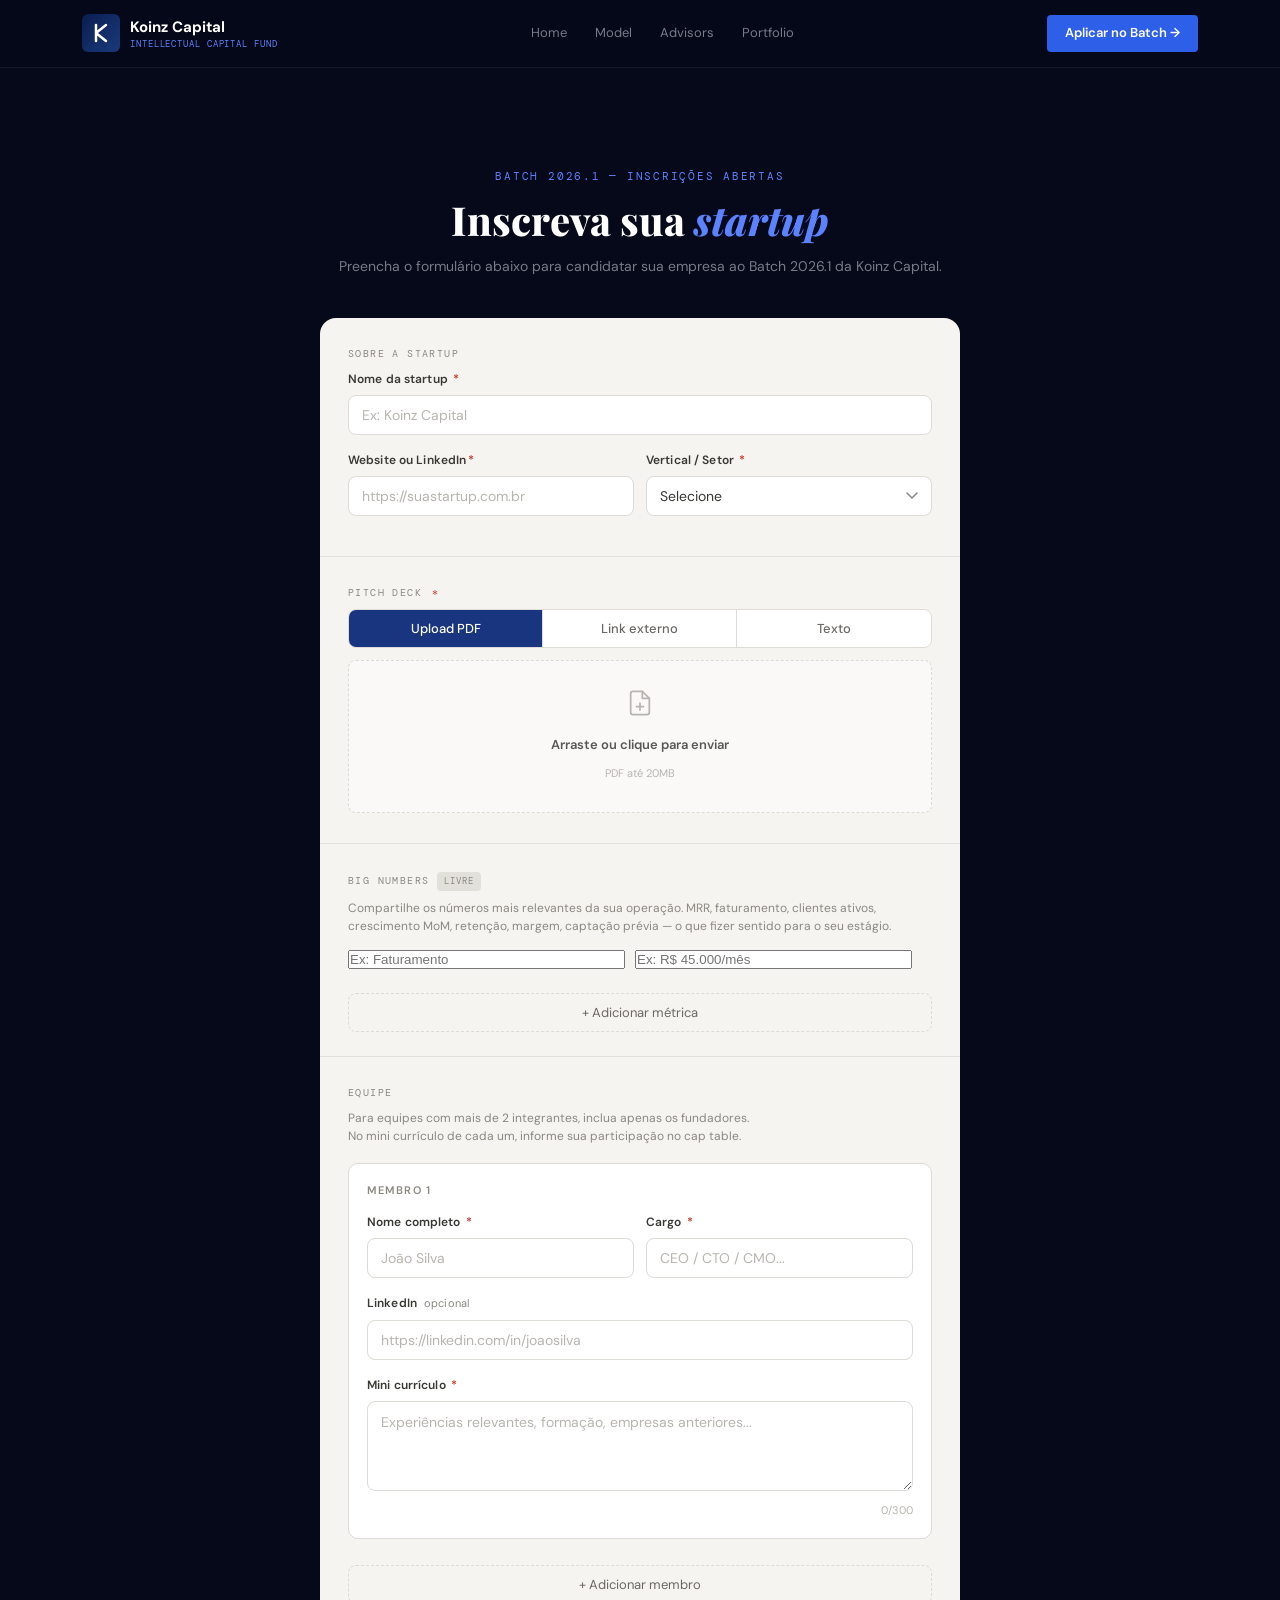
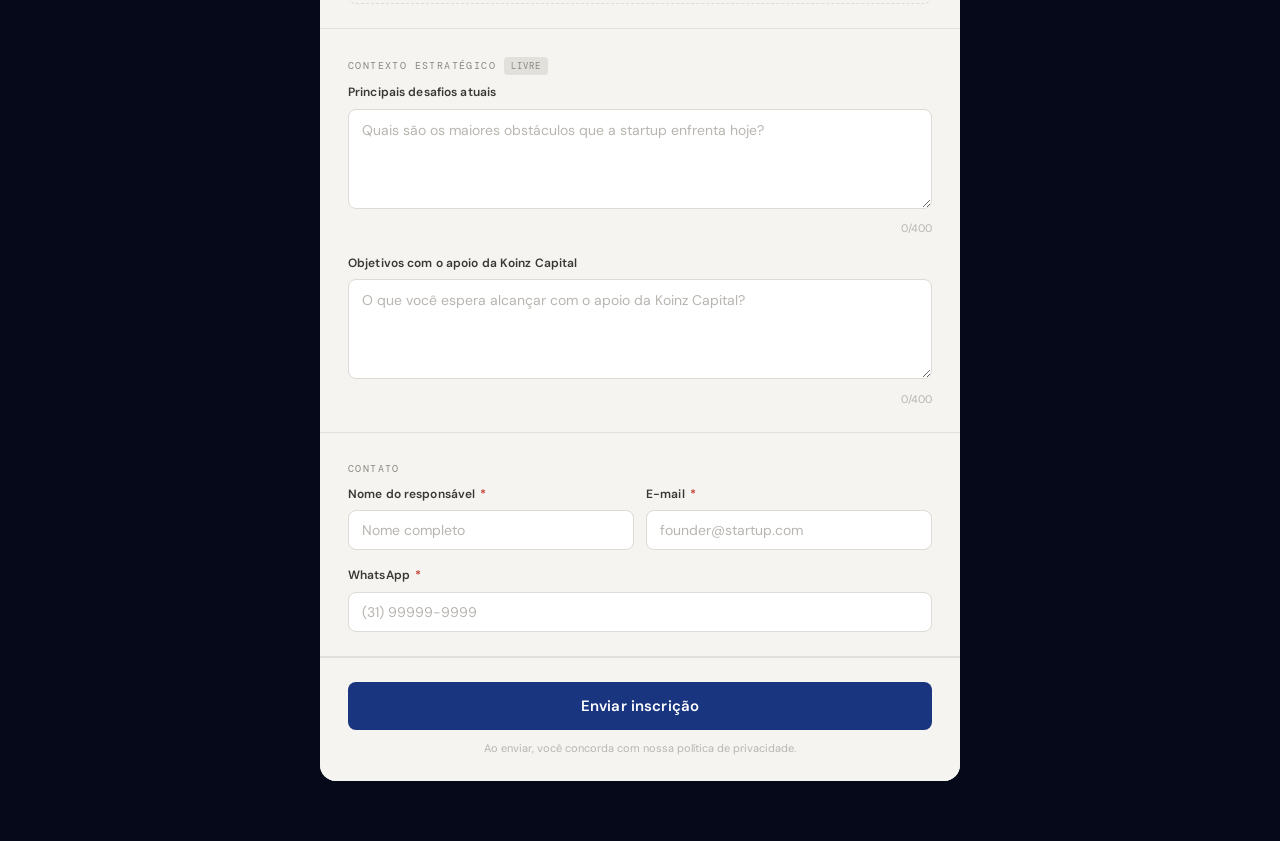
==== commit 28cca768: "Update year" ====
--- a/apply.html
+++ b/apply.html
@@ -379,9 +379,9 @@
     <div class="apply-wrapper">
 
       <div class="apply-header">
-        <span class="eyebrow">Batch 2025.2 — Inscrições Abertas</span>
+        <span class="eyebrow">Batch 2026.1 — Inscrições Abertas</span>
         <h1>Inscreva sua <em>startup</em></h1>
-        <p>Preencha o formulário abaixo para candidatar sua empresa ao Batch 2025.2 da Koinz Capital.</p>
+        <p>Preencha o formulário abaixo para candidatar sua empresa ao Batch 2026.1 da Koinz Capital.</p>
       </div>
 
       <div class="form-card">
@@ -561,7 +561,7 @@
             </svg>
           </div>
           <h3>Inscrição enviada!</h3>
-          <p>Recebemos sua candidatura para o Batch 2025.2.<br>Nossa equipe entrará em contato em até 5 dias úteis.</p>
+          <p>Recebemos sua candidatura para o Batch 2026.1.<br>Nossa equipe entrará em contato em até 5 dias úteis.</p>
           <a href="index.html" style="display:inline-block;margin-top:24px;font-size:13px;color:var(--accent);">← Voltar para o site</a>
         </div>
       </div>
